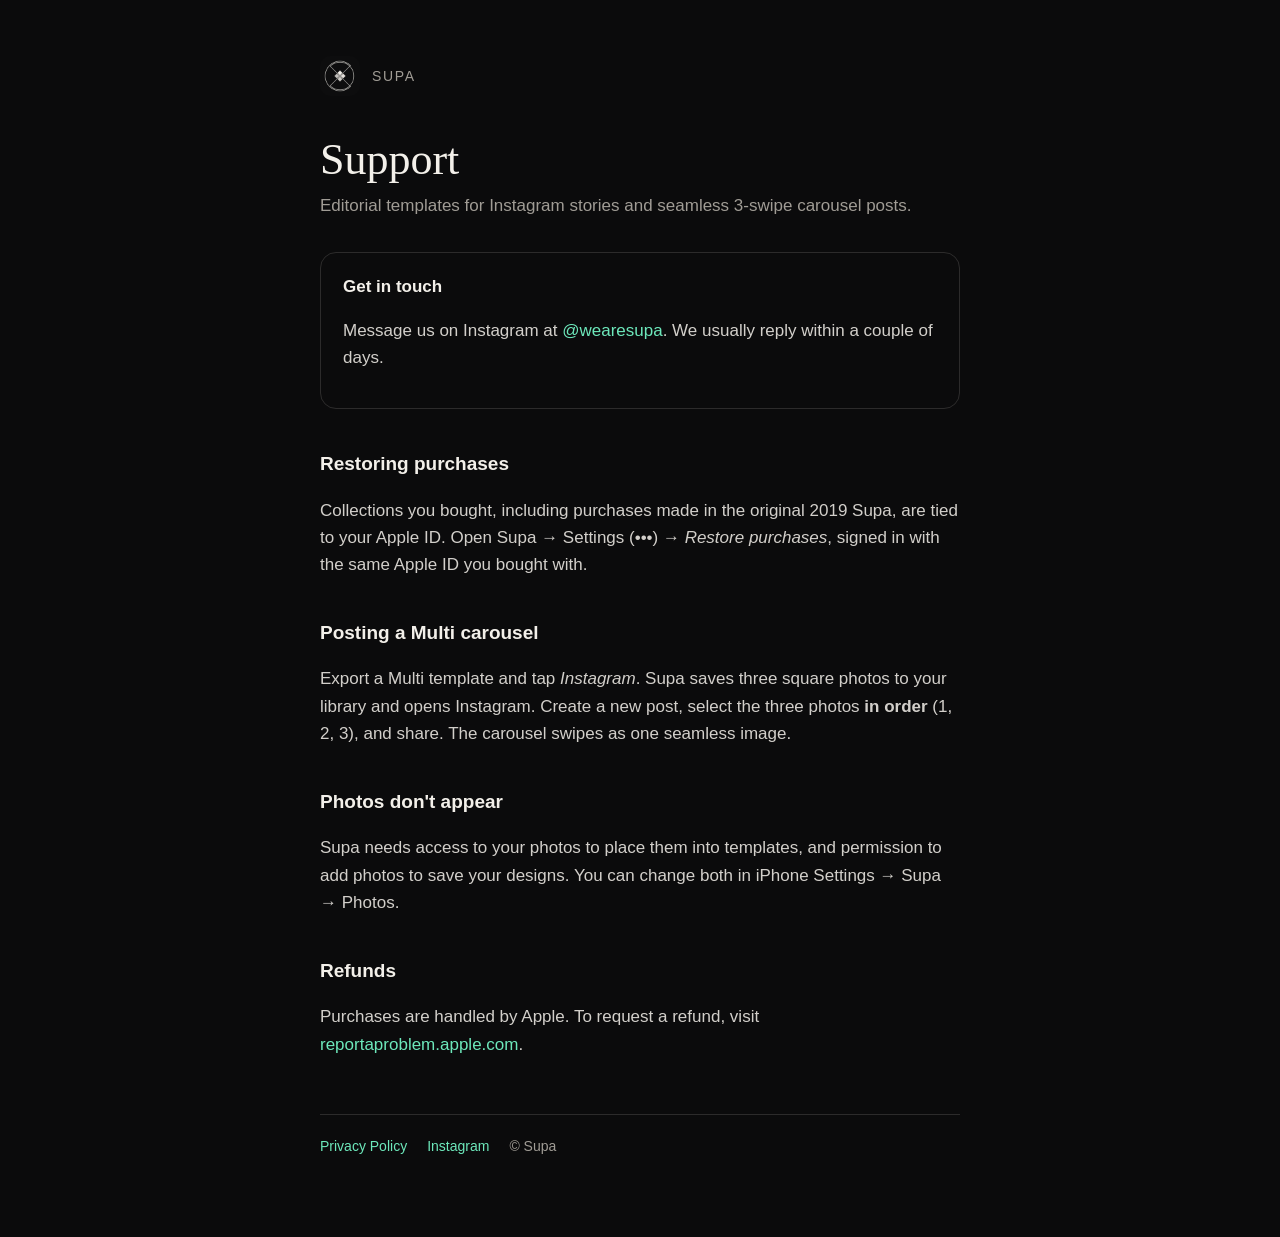
==== index.html @ 11f93c0f "Supa support and privacy policy" ====
<!doctype html>
<html lang="en">
<head>
<meta charset="utf-8">
<meta name="viewport" content="width=device-width, initial-scale=1">
<title>Supa — Support</title>
<meta name="description" content="Help and contact for Supa, editorial templates for Instagram stories and seamless carousel posts.">
<link rel="icon" href="icon.png">
<link rel="stylesheet" href="style.css">
</head>
<body>
<main>
  <div class="mark"><img src="icon.png" alt="">Supa</div>
  <h1>Support</h1>
  <p class="sub">Editorial templates for Instagram stories and seamless 3-swipe carousel posts.</p>

  <div class="card">
    <strong>Get in touch</strong>
    <p>Message us on Instagram at <a href="https://www.instagram.com/wearesupa/">@wearesupa</a>. We usually reply within a couple of days.</p>
  </div>

  <h2>Restoring purchases</h2>
  <p>Collections you bought, including purchases made in the original 2019 Supa, are tied to your Apple ID. Open Supa → Settings (•••) → <em>Restore purchases</em>, signed in with the same Apple ID you bought with.</p>

  <h2>Posting a Multi carousel</h2>
  <p>Export a Multi template and tap <em>Instagram</em>. Supa saves three square photos to your library and opens Instagram. Create a new post, select the three photos <strong>in order</strong> (1, 2, 3), and share. The carousel swipes as one seamless image.</p>

  <h2>Photos don't appear</h2>
  <p>Supa needs access to your photos to place them into templates, and permission to add photos to save your designs. You can change both in iPhone Settings → Supa → Photos.</p>

  <h2>Refunds</h2>
  <p>Purchases are handled by Apple. To request a refund, visit <a href="https://reportaproblem.apple.com">reportaproblem.apple.com</a>.</p>

  <footer>
    <a href="privacy/">Privacy Policy</a>
    <a href="https://www.instagram.com/wearesupa/">Instagram</a>
    <span>© Supa</span>
  </footer>
</main>
</body>
</html>
---- style.css ----
:root { --bg: #0B0B0C; --ink: #F3F0EA; --muted: #A09C95; --rule: rgba(243,240,234,0.14); --accent: #6DE8BB; }
* { box-sizing: border-box; }
html { -webkit-text-size-adjust: 100%; }
body { margin: 0; background: var(--bg); color: var(--ink); font: 17px/1.6 -apple-system, BlinkMacSystemFont, "Helvetica Neue", Arial, sans-serif; }
main { max-width: 680px; margin: 0 auto; padding: 56px 20px 80px; }
.mark { display: flex; align-items: center; gap: 12px; margin-bottom: 40px; color: var(--muted); font-size: 14px; letter-spacing: 0.12em; text-transform: uppercase; }
.mark img { width: 40px; height: 40px; border-radius: 10px; }
h1 { font-family: "Didot", "Bodoni 72", "Times New Roman", serif; font-weight: 400; font-size: 44px; line-height: 1.1; margin: 0 0 8px; }
h2 { font-size: 19px; font-weight: 600; margin: 40px 0 8px; }
p, li { color: rgba(243,240,234,0.86); }
.sub { color: var(--muted); margin: 0 0 32px; }
a { color: var(--accent); text-decoration: none; }
a:hover { text-decoration: underline; }
ul { padding-left: 20px; }
.card { border: 1px solid var(--rule); border-radius: 16px; padding: 20px 22px; margin: 16px 0; }
footer { margin-top: 56px; padding-top: 20px; border-top: 1px solid var(--rule); color: var(--muted); font-size: 14px; display: flex; gap: 20px; flex-wrap: wrap; }
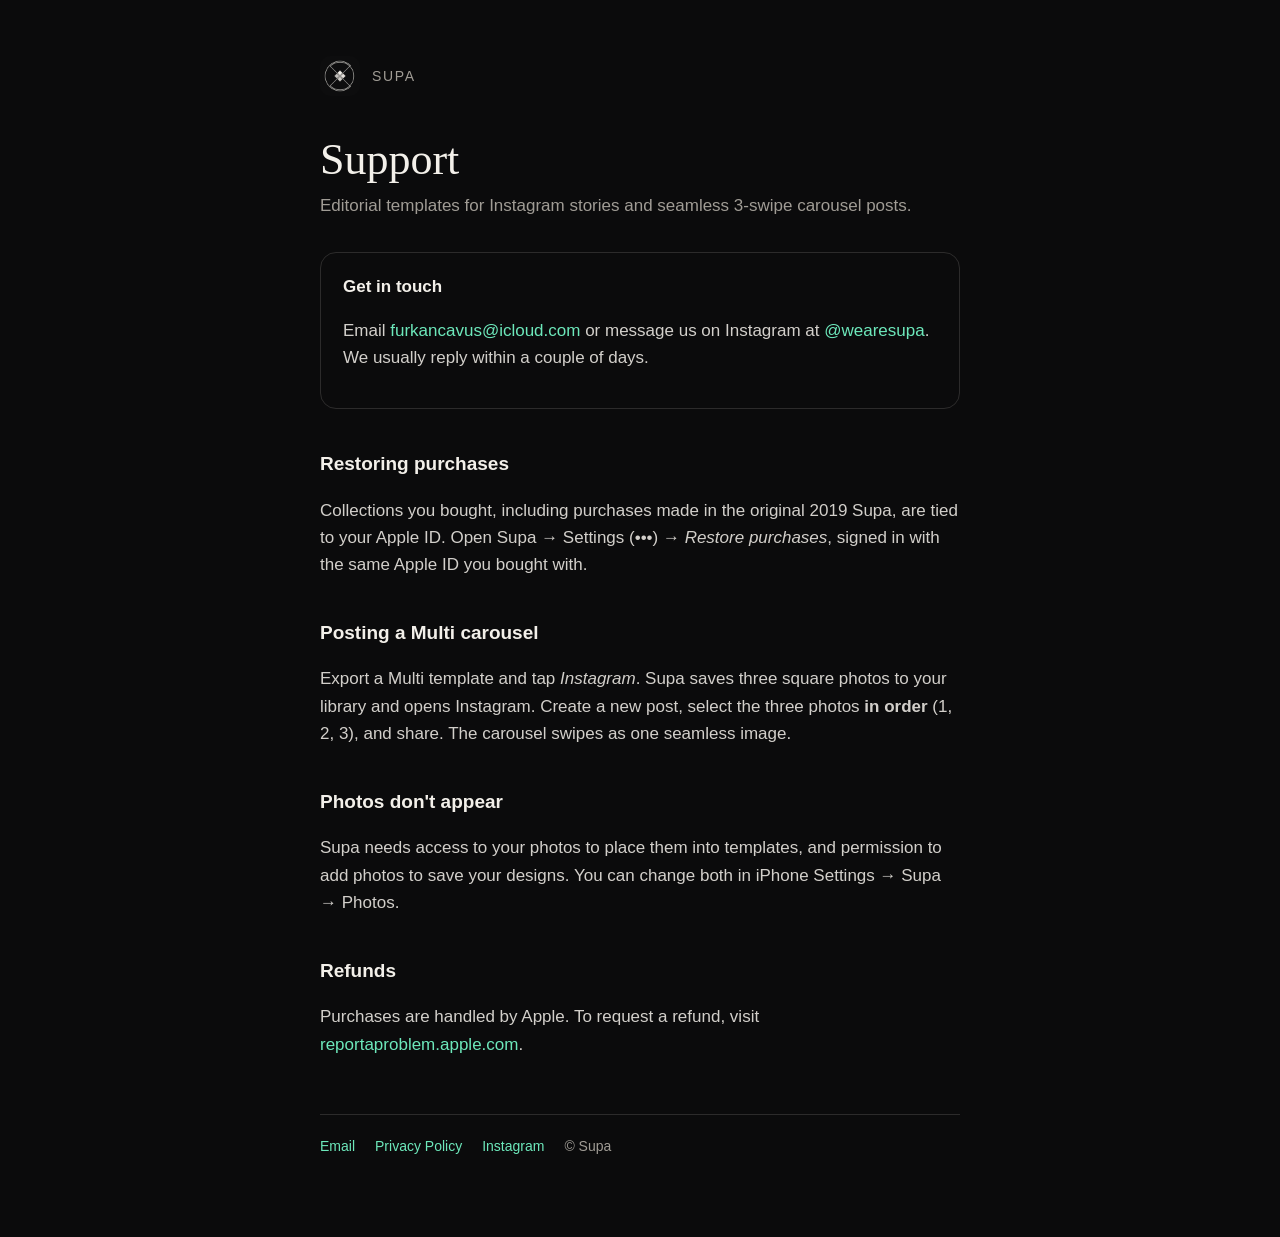
==== commit d95316e4: "Support and privacy: contact email" ====
--- a/index.html
+++ b/index.html
@@ -16,7 +16,7 @@
 
   <div class="card">
     <strong>Get in touch</strong>
-    <p>Message us on Instagram at <a href="https://www.instagram.com/wearesupa/">@wearesupa</a>. We usually reply within a couple of days.</p>
+    <p>Email <a href="mailto:furkancavus@icloud.com?subject=Supa%20support">furkancavus@icloud.com</a> or message us on Instagram at <a href="https://www.instagram.com/wearesupa/">@wearesupa</a>. We usually reply within a couple of days.</p>
   </div>
 
   <h2>Restoring purchases</h2>
@@ -32,6 +32,7 @@
   <p>Purchases are handled by Apple. To request a refund, visit <a href="https://reportaproblem.apple.com">reportaproblem.apple.com</a>.</p>
 
   <footer>
+    <a href="mailto:furkancavus@icloud.com?subject=Supa%20support">Email</a>
     <a href="privacy/">Privacy Policy</a>
     <a href="https://www.instagram.com/wearesupa/">Instagram</a>
     <span>© Supa</span>
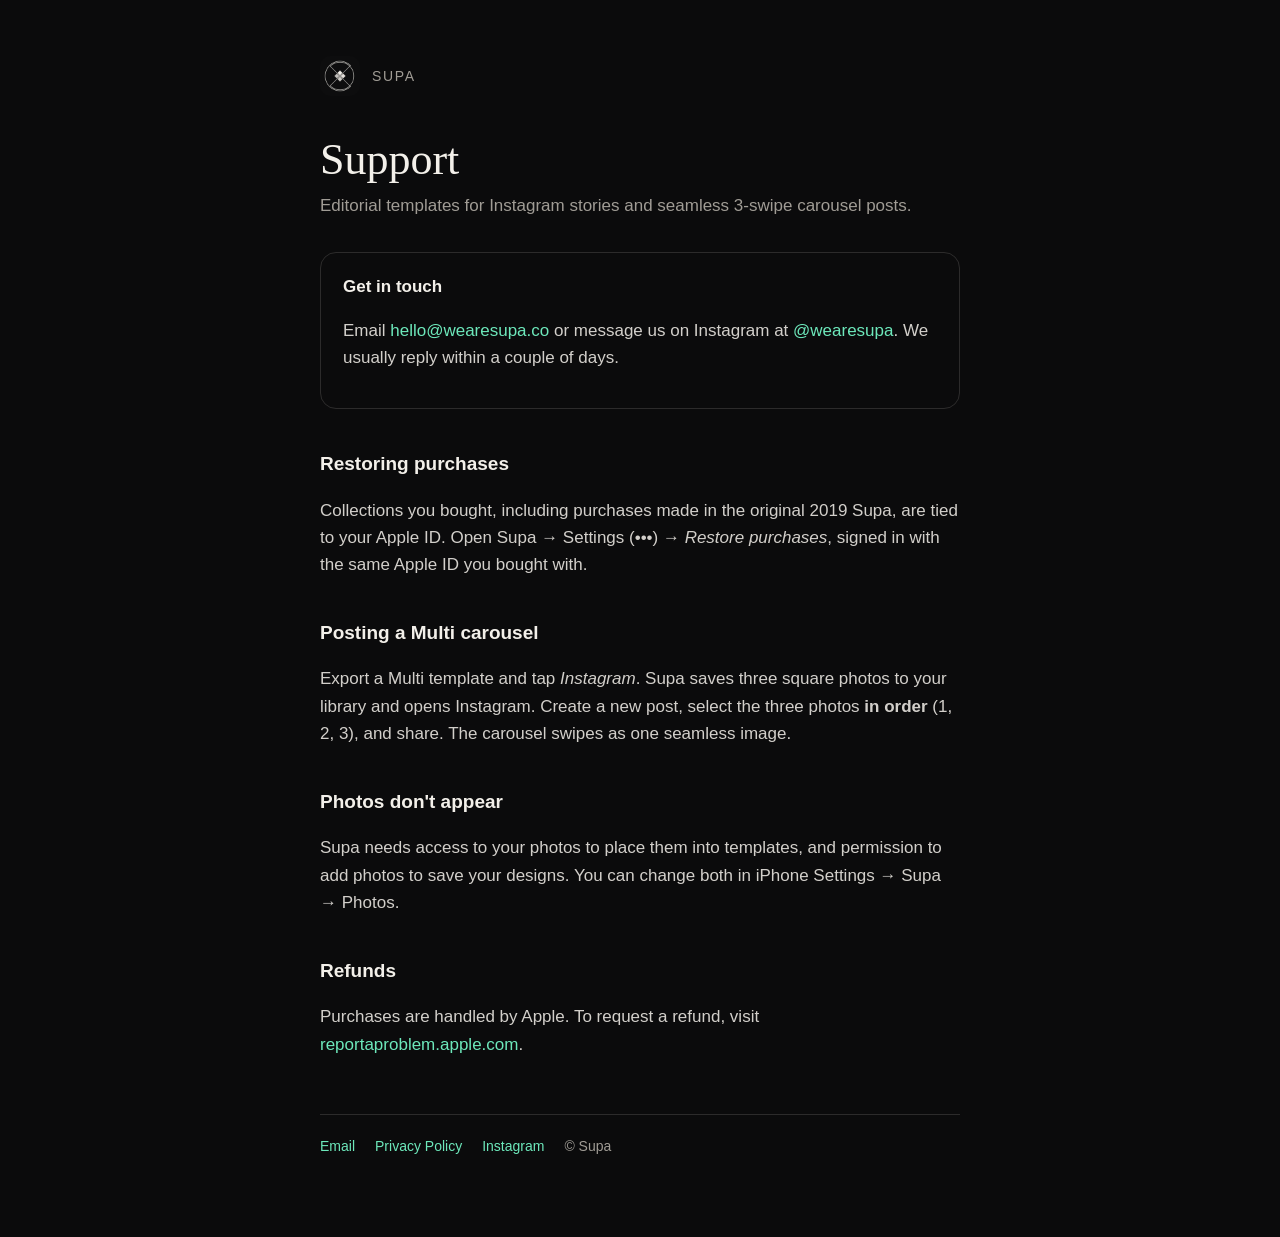
==== commit 2e813163: "contact: hello@wearesupa.co" ====
--- a/index.html
+++ b/index.html
@@ -16,7 +16,7 @@
 
   <div class="card">
     <strong>Get in touch</strong>
-    <p>Email <a href="mailto:furkancavus@icloud.com?subject=Supa%20support">furkancavus@icloud.com</a> or message us on Instagram at <a href="https://www.instagram.com/wearesupa/">@wearesupa</a>. We usually reply within a couple of days.</p>
+    <p>Email <a href="mailto:hello@wearesupa.co?subject=Supa%20support">hello@wearesupa.co</a> or message us on Instagram at <a href="https://www.instagram.com/wearesupa/">@wearesupa</a>. We usually reply within a couple of days.</p>
   </div>
 
   <h2>Restoring purchases</h2>
@@ -32,7 +32,7 @@
   <p>Purchases are handled by Apple. To request a refund, visit <a href="https://reportaproblem.apple.com">reportaproblem.apple.com</a>.</p>
 
   <footer>
-    <a href="mailto:furkancavus@icloud.com?subject=Supa%20support">Email</a>
+    <a href="mailto:hello@wearesupa.co?subject=Supa%20support">Email</a>
     <a href="privacy/">Privacy Policy</a>
     <a href="https://www.instagram.com/wearesupa/">Instagram</a>
     <span>© Supa</span>
